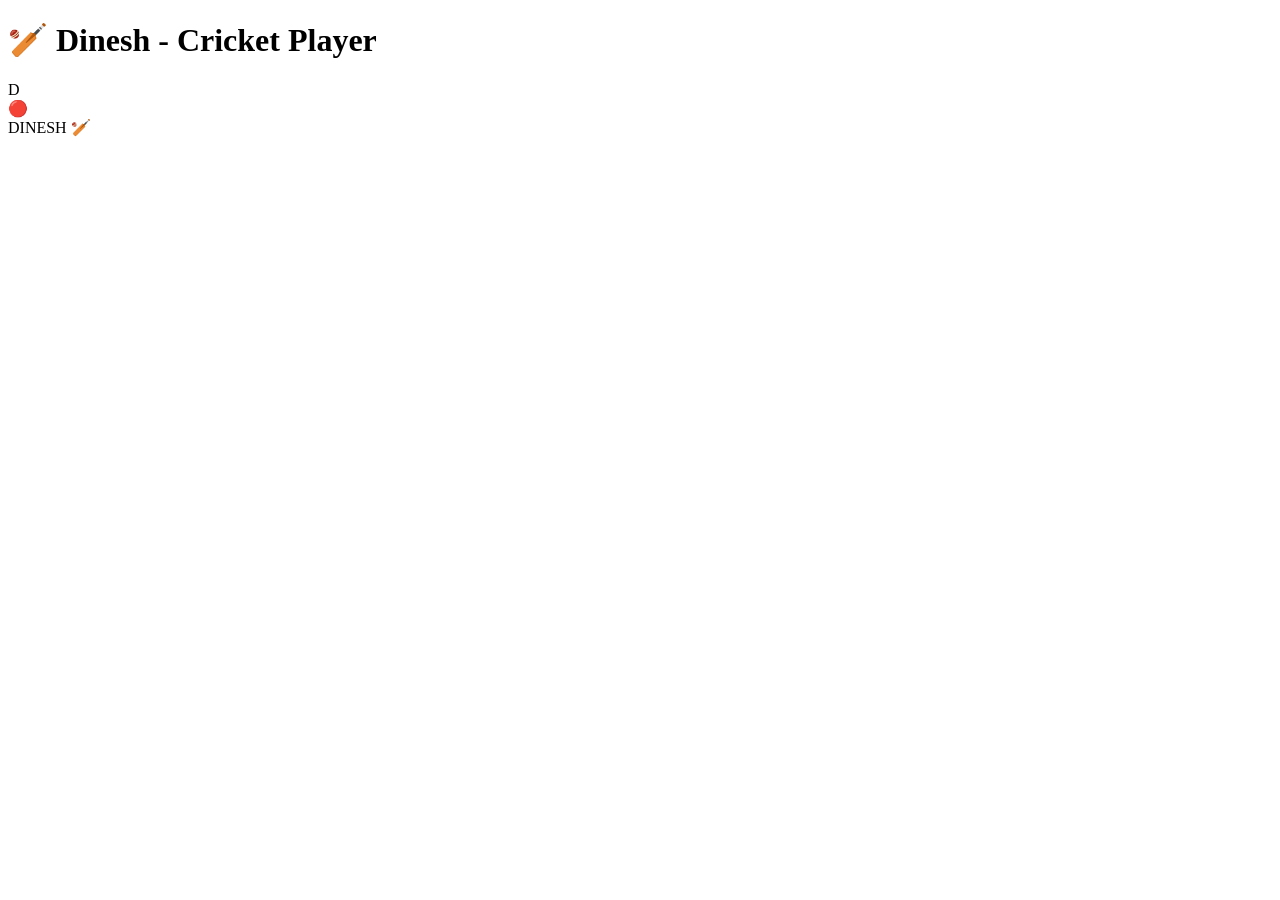
==== index.html @ 7ded6e42 "Rename web.html to index.html" ====
<!DOCTYPE html>
<html lang="en">
<head>
    <meta charset="UTF-8">
    <meta name="viewport" content="width=device-width, initial-scale=1.0">
    <title>Dinesh Cricket</title>
    <link rel="stylesheet" href="style.css">
</head>
<body>

    <h1>🏏 Dinesh - Cricket Player</h1>

    <div class="ground">

        <div class="player">
            <div class="head"></div>
            <div class="body">D</div>

            <div class="arm arm-left"></div>
            <div class="arm arm-right"></div>

            <div class="leg leg-left"></div>
            <div class="leg leg-right"></div>

            <div class="bat"></div>
        </div>

        <div class="ball">🔴</div>

        <div class="name">DINESH 🏏</div>

    </div>

</body>
</html>
---- style.css ----
<!DOCTYPE html>
<html lang="en">
<head>
    <meta charset="UTF-8">
    <meta name="viewport" content="width=device-width, initial-scale=1.0">
    <title>Cricket Stumps</title>
    <link rel="stylesheet" href="style.css">
</head>

<body>

    <h1>🏏 Cricket Stump Animation</h1>

    <div class="ground">

        <!-- Cricket ball -->
        <div class="ball">🔴</div>

        <!-- Stumps -->
        <div class="stumps">
            <div class="wicket"></div>
            <div class="wicket"></div>
            <div class="wicket"></div>

            <!-- Bails -->
            <div class="bail bail1"></div>
            <div class="bail bail2"></div>
        </div>

        <div class="message">🏏 STUMPED! 🎉</div>

    </div>

    <button onclick="location.reload()">🔄 Bowl Again</button>

</body>
</html>
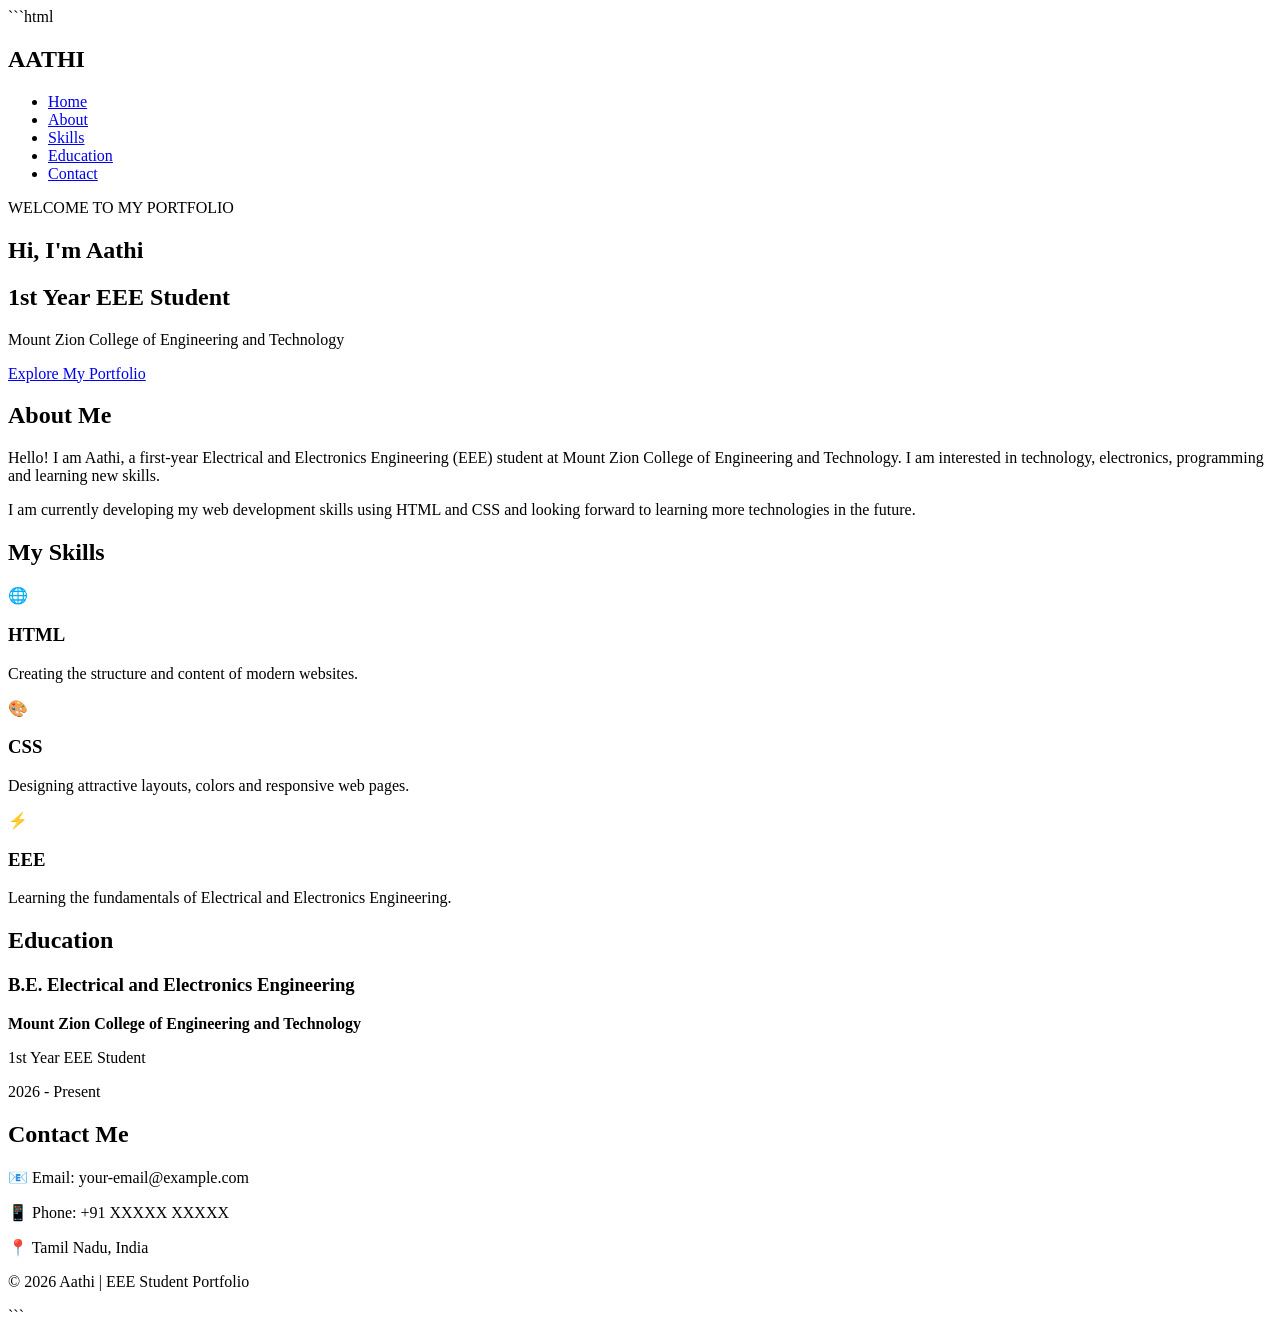
==== commit 769016c7: "Update index.html" ====
--- a/index.html
+++ b/index.html
@@ -1,35 +1,102 @@
+```html
 <!DOCTYPE html>
 <html lang="en">
 <head>
     <meta charset="UTF-8">
     <meta name="viewport" content="width=device-width, initial-scale=1.0">
-    <title>Dinesh Cricket</title>
+    <title>Aathi | EEE Student Portfolio</title>
     <link rel="stylesheet" href="style.css">
 </head>
 <body>
 
-    <h1>🏏 Dinesh - Cricket Player</h1>
+<header>
+    <nav>
+        <h2 class="logo">AATHI</h2>
+        <ul>
+            <li><a href="#home">Home</a></li>
+            <li><a href="#about">About</a></li>
+            <li><a href="#skills">Skills</a></li>
+            <li><a href="#education">Education</a></li>
+            <li><a href="#contact">Contact</a></li>
+        </ul>
+    </nav>
+</header>
 
-    <div class="ground">
+<section id="home" class="hero">
+    <div class="hero-text">
+        <p class="welcome">WELCOME TO MY PORTFOLIO</p>
+        <h1>Hi, I'm <span>Aathi</span></h1>
+        <h2>1st Year EEE Student</h2>
+        <p>Mount Zion College of Engineering and Technology</p>
+        <a href="#about" class="btn">Explore My Portfolio</a>
+    </div>
+</section>
 
-        <div class="player">
-            <div class="head"></div>
-            <div class="body">D</div>
+<section id="about">
+    <h2 class="section-title">About Me</h2>
+    <div class="about-box">
+        <p>
+            Hello! I am Aathi, a first-year Electrical and Electronics
+            Engineering (EEE) student at Mount Zion College of Engineering
+            and Technology. I am interested in technology, electronics,
+            programming and learning new skills.
+        </p>
+        <p>
+            I am currently developing my web development skills using
+            HTML and CSS and looking forward to learning more technologies
+            in the future.
+        </p>
+    </div>
+</section>
 
-            <div class="arm arm-left"></div>
-            <div class="arm arm-right"></div>
+<section id="skills">
+    <h2 class="section-title">My Skills</h2>
+    <div class="skills-container">
 
-            <div class="leg leg-left"></div>
-            <div class="leg leg-right"></div>
-
-            <div class="bat"></div>
+        <div class="skill-card">
+            <div class="icon">🌐</div>
+            <h3>HTML</h3>
+            <p>Creating the structure and content of modern websites.</p>
         </div>
 
-        <div class="ball">🔴</div>
+        <div class="skill-card">
+            <div class="icon">🎨</div>
+            <h3>CSS</h3>
+            <p>Designing attractive layouts, colors and responsive web pages.</p>
+        </div>
 
-        <div class="name">DINESH 🏏</div>
+        <div class="skill-card">
+            <div class="icon">⚡</div>
+            <h3>EEE</h3>
+            <p>Learning the fundamentals of Electrical and Electronics Engineering.</p>
+        </div>
 
     </div>
+</section>
+
+<section id="education">
+    <h2 class="section-title">Education</h2>
+    <div class="education-card">
+        <h3>B.E. Electrical and Electronics Engineering</h3>
+        <p><strong>Mount Zion College of Engineering and Technology</strong></p>
+        <p>1st Year EEE Student</p>
+        <span>2026 - Present</span>
+    </div>
+</section>
+
+<section id="contact">
+    <h2 class="section-title">Contact Me</h2>
+    <div class="contact-box">
+        <p>📧 Email: your-email@example.com</p>
+        <p>📱 Phone: +91 XXXXX XXXXX</p>
+        <p>📍 Tamil Nadu, India</p>
+    </div>
+</section>
+
+<footer>
+    <p>© 2026 Aathi | EEE Student Portfolio</p>
+</footer>
 
 </body>
 </html>
+```
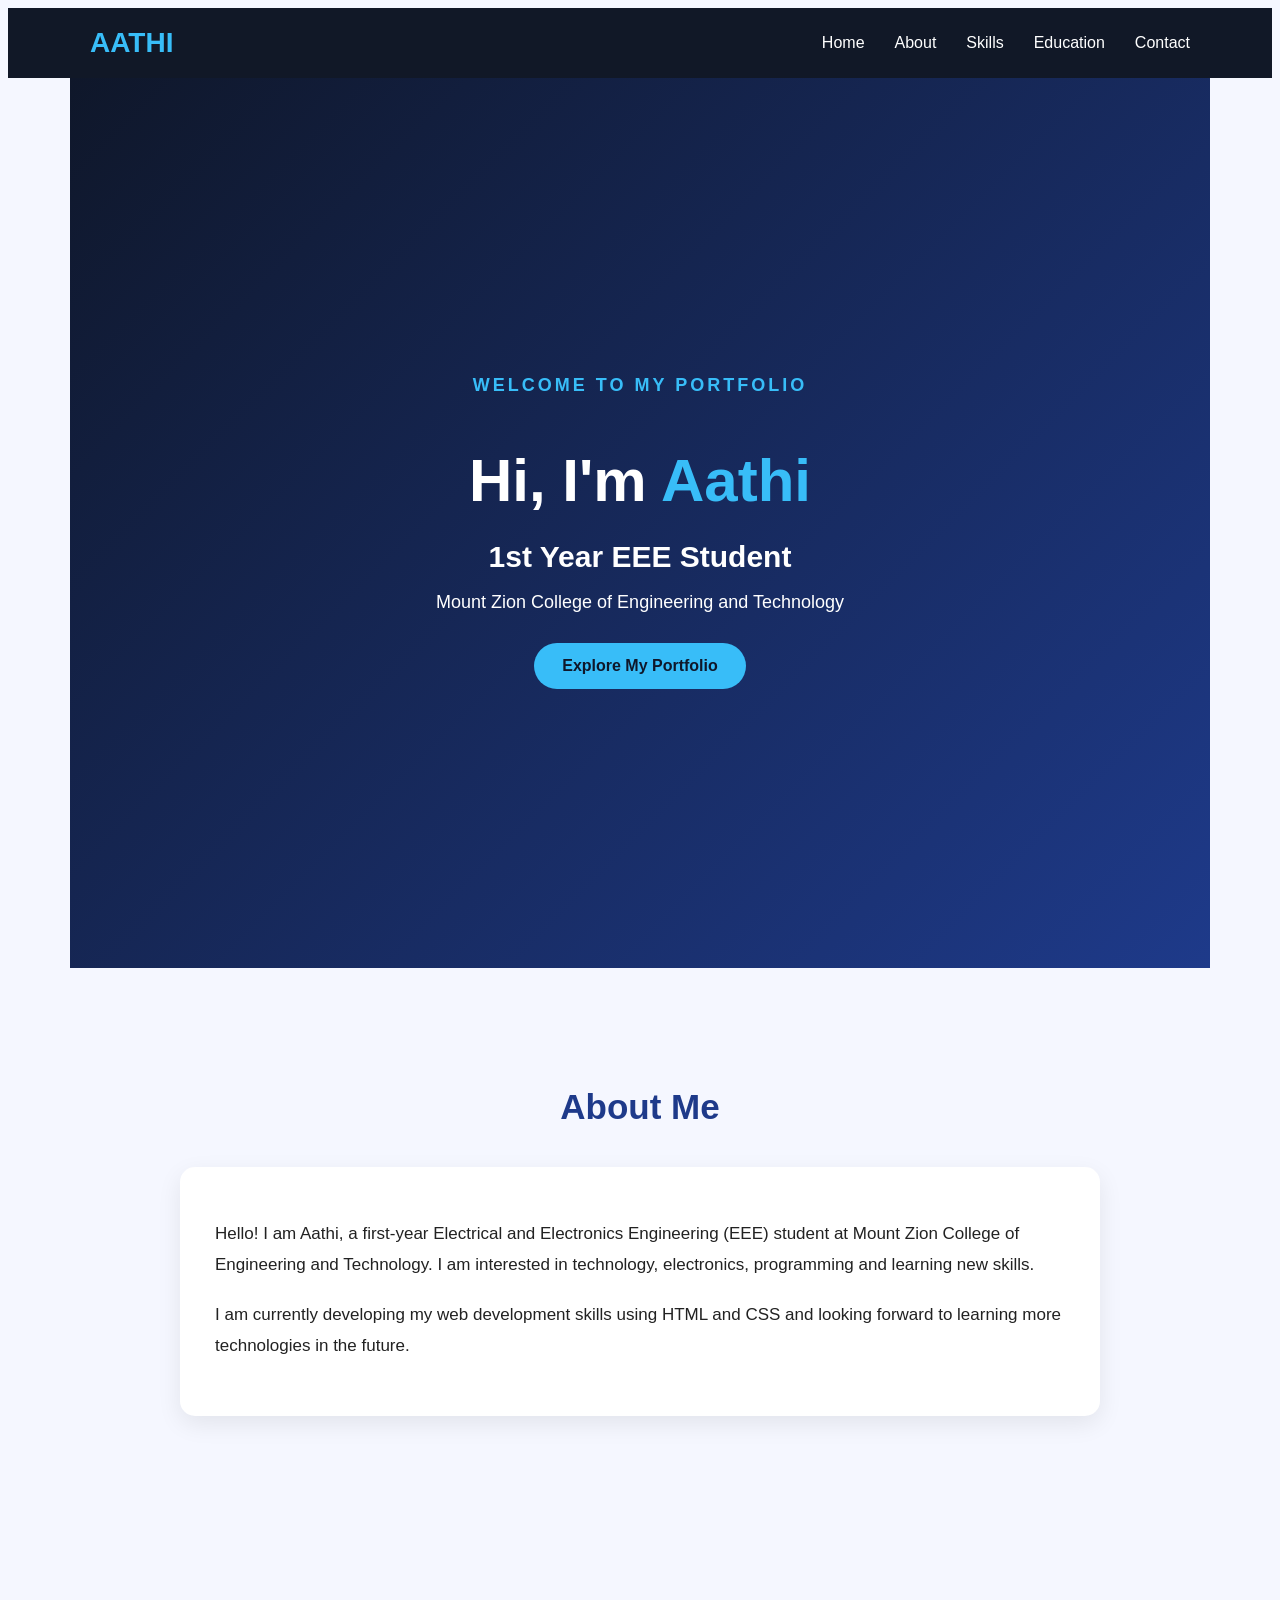
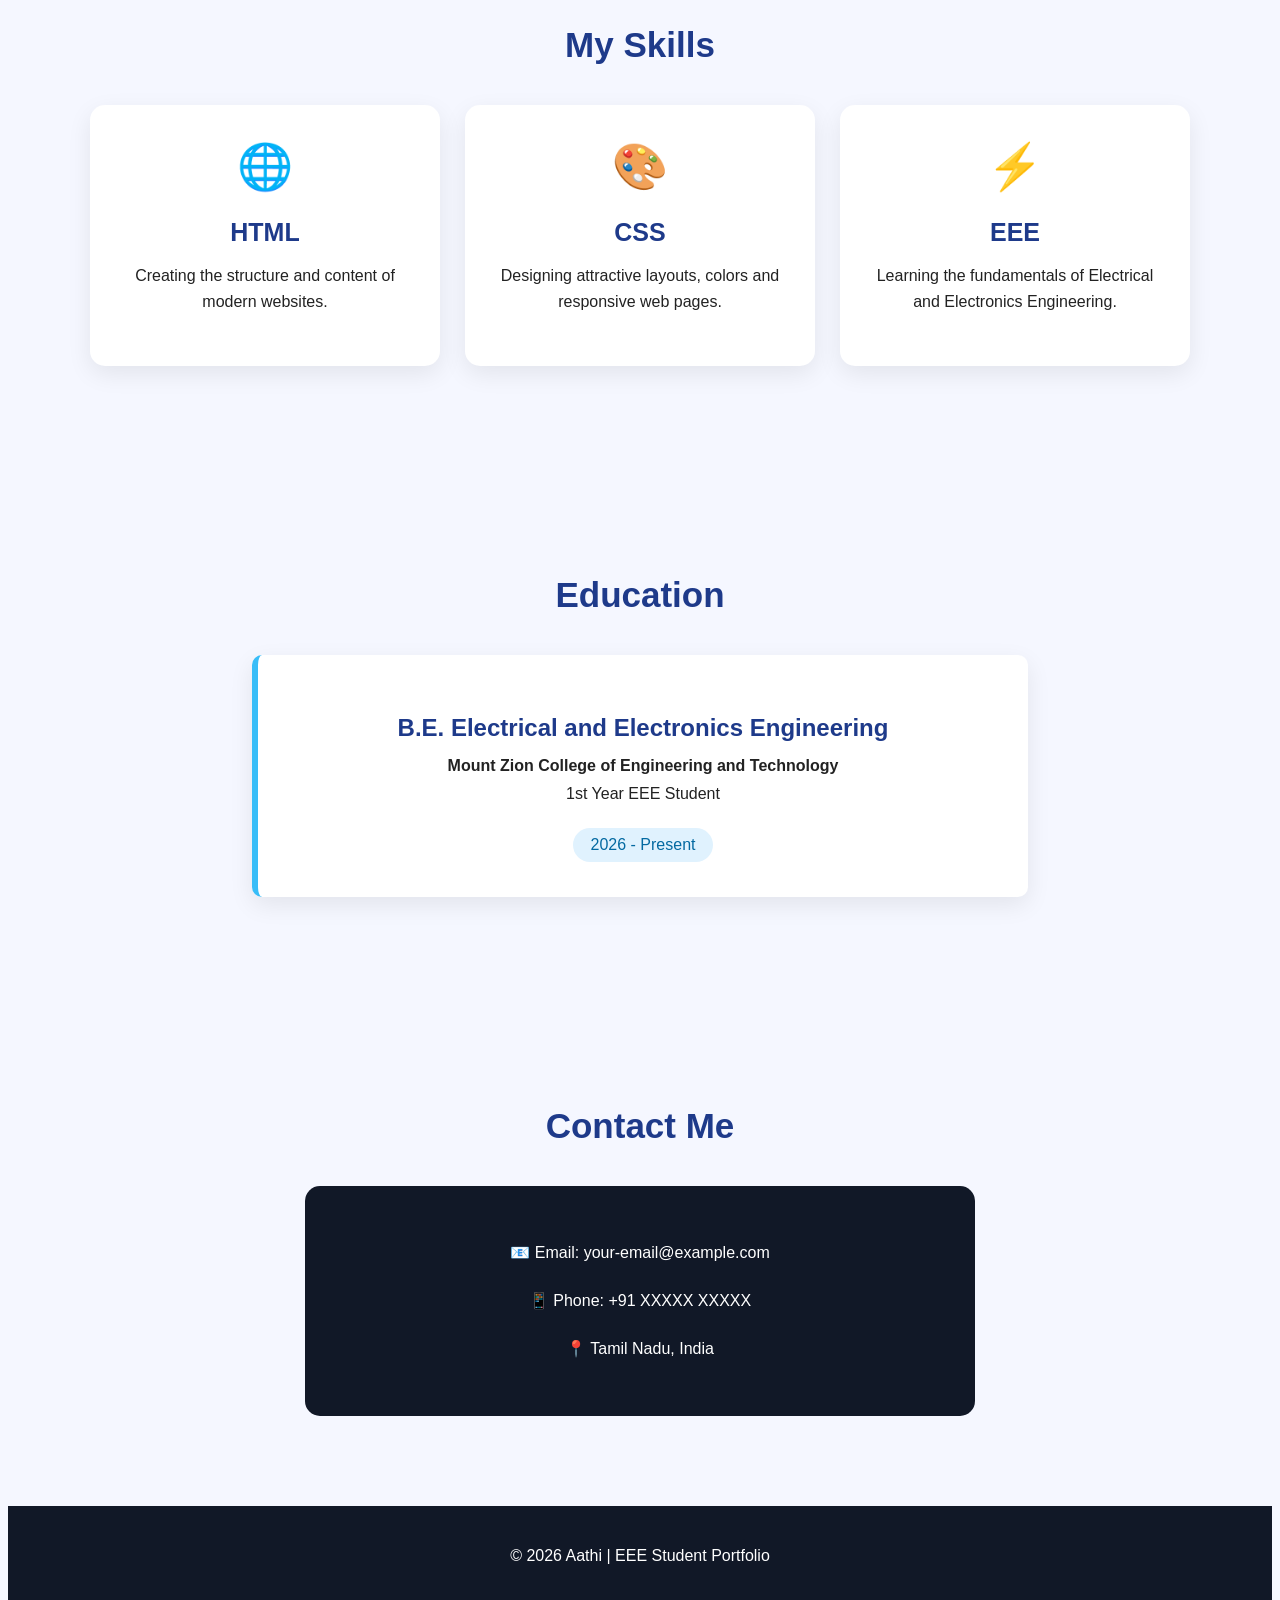
==== commit 7a975360: "Update index.html" ====
--- a/index.html
+++ b/index.html
@@ -1,4 +1,4 @@
-```html
+
 <!DOCTYPE html>
 <html lang="en">
 <head>
--- a/style.css
+++ b/style.css
@@ -1,37 +1,249 @@
-<!DOCTYPE html>
-<html lang="en">
-<head>
-    <meta charset="UTF-8">
-    <meta name="viewport" content="width=device-width, initial-scale=1.0">
-    <title>Cricket Stumps</title>
-    <link rel="stylesheet" href="style.css">
-</head>
-
-<body>
-
-    <h1>🏏 Cricket Stump Animation</h1>
-
-    <div class="ground">
-
-        <!-- Cricket ball -->
-        <div class="ball">🔴</div>
-
-        <!-- Stumps -->
-        <div class="stumps">
-            <div class="wicket"></div>
-            <div class="wicket"></div>
-            <div class="wicket"></div>
-
-            <!-- Bails -->
-            <div class="bail bail1"></div>
-            <div class="bail bail2"></div>
-        </div>
-
-        <div class="message">🏏 STUMPED! 🎉</div>
-
-    </div>
-
-    <button onclick="location.reload()">🔄 Bowl Again</button>
-
-</body>
-</html>+```css
+* {
+    margin: 0;
+    padding: 0;
+    box-sizing: border-box;
+    scroll-behavior: smooth;
+}
+
+body {
+    font-family: Arial, sans-serif;
+    background: #f5f7ff;
+    color: #222;
+}
+
+header {
+    background: #111827;
+    position: sticky;
+    top: 0;
+    z-index: 1000;
+}
+
+nav {
+    max-width: 1100px;
+    margin: auto;
+    height: 70px;
+    display: flex;
+    justify-content: space-between;
+    align-items: center;
+    padding: 0 25px;
+}
+
+.logo {
+    color: #38bdf8;
+    font-size: 28px;
+}
+
+nav ul {
+    display: flex;
+    list-style: none;
+    gap: 30px;
+}
+
+nav ul li a {
+    color: white;
+    text-decoration: none;
+    font-size: 16px;
+    transition: 0.3s;
+}
+
+nav ul li a:hover {
+    color: #38bdf8;
+}
+
+.hero {
+    min-height: 90vh;
+    display: flex;
+    justify-content: center;
+    align-items: center;
+    text-align: center;
+    background: linear-gradient(135deg, #0f172a, #1e3a8a);
+    color: white;
+    padding: 40px 20px;
+}
+
+.hero-text {
+    max-width: 800px;
+}
+
+.welcome {
+    color: #38bdf8;
+    font-weight: bold;
+    letter-spacing: 3px;
+    margin-bottom: 20px;
+}
+
+.hero h1 {
+    font-size: 60px;
+    margin-bottom: 15px;
+}
+
+.hero h1 span {
+    color: #38bdf8;
+}
+
+.hero h2 {
+    font-size: 30px;
+    margin-bottom: 15px;
+}
+
+.hero p {
+    font-size: 18px;
+    margin-bottom: 30px;
+}
+
+.btn {
+    display: inline-block;
+    padding: 14px 28px;
+    background: #38bdf8;
+    color: #0f172a;
+    text-decoration: none;
+    border-radius: 30px;
+    font-weight: bold;
+    transition: 0.3s;
+}
+
+.btn:hover {
+    background: white;
+    transform: translateY(-3px);
+}
+
+section {
+    max-width: 1100px;
+    margin: auto;
+    padding: 90px 25px;
+}
+
+.section-title {
+    text-align: center;
+    font-size: 35px;
+    margin-bottom: 40px;
+    color: #1e3a8a;
+}
+
+.about-box {
+    max-width: 850px;
+    margin: auto;
+    background: white;
+    padding: 35px;
+    border-radius: 15px;
+    box-shadow: 0 8px 25px rgba(0, 0, 0, 0.08);
+    line-height: 1.8;
+    font-size: 17px;
+}
+
+.about-box p {
+    margin-bottom: 20px;
+}
+
+.skills-container {
+    display: flex;
+    justify-content: center;
+    gap: 25px;
+    flex-wrap: wrap;
+}
+
+.skill-card {
+    background: white;
+    width: 300px;
+    padding: 35px 25px;
+    text-align: center;
+    border-radius: 15px;
+    box-shadow: 0 8px 25px rgba(0, 0, 0, 0.08);
+    transition: 0.3s;
+}
+
+.skill-card:hover {
+    transform: translateY(-10px);
+}
+
+.icon {
+    font-size: 45px;
+    margin-bottom: 15px;
+}
+
+.skill-card h3 {
+    color: #1e3a8a;
+    font-size: 25px;
+    margin-bottom: 12px;
+}
+
+.skill-card p {
+    line-height: 1.6;
+}
+
+.education-card {
+    max-width: 700px;
+    margin: auto;
+    background: white;
+    padding: 35px;
+    text-align: center;
+    border-left: 6px solid #38bdf8;
+    border-radius: 10px;
+    box-shadow: 0 8px 25px rgba(0, 0, 0, 0.08);
+}
+
+.education-card h3 {
+    color: #1e3a8a;
+    font-size: 24px;
+    margin-bottom: 15px;
+}
+
+.education-card p {
+    margin: 10px;
+}
+
+.education-card span {
+    display: inline-block;
+    margin-top: 15px;
+    background: #e0f2fe;
+    color: #0369a1;
+    padding: 8px 18px;
+    border-radius: 20px;
+}
+
+.contact-box {
+    max-width: 600px;
+    margin: auto;
+    background: #111827;
+    color: white;
+    padding: 35px;
+    border-radius: 15px;
+    text-align: center;
+    line-height: 2;
+}
+
+footer {
+    background: #111827;
+    color: white;
+    text-align: center;
+    padding: 25px;
+}
+
+@media (max-width: 700px) {
+    nav {
+        flex-direction: column;
+        height: auto;
+        padding: 15px;
+        gap: 15px;
+    }
+
+    nav ul {
+        gap: 15px;
+        flex-wrap: wrap;
+        justify-content: center;
+    }
+
+    .hero h1 {
+        font-size: 42px;
+    }
+
+    .hero h2 {
+        font-size: 24px;
+    }
+
+    .skill-card {
+        width: 100%;
+    }
+}
+```
